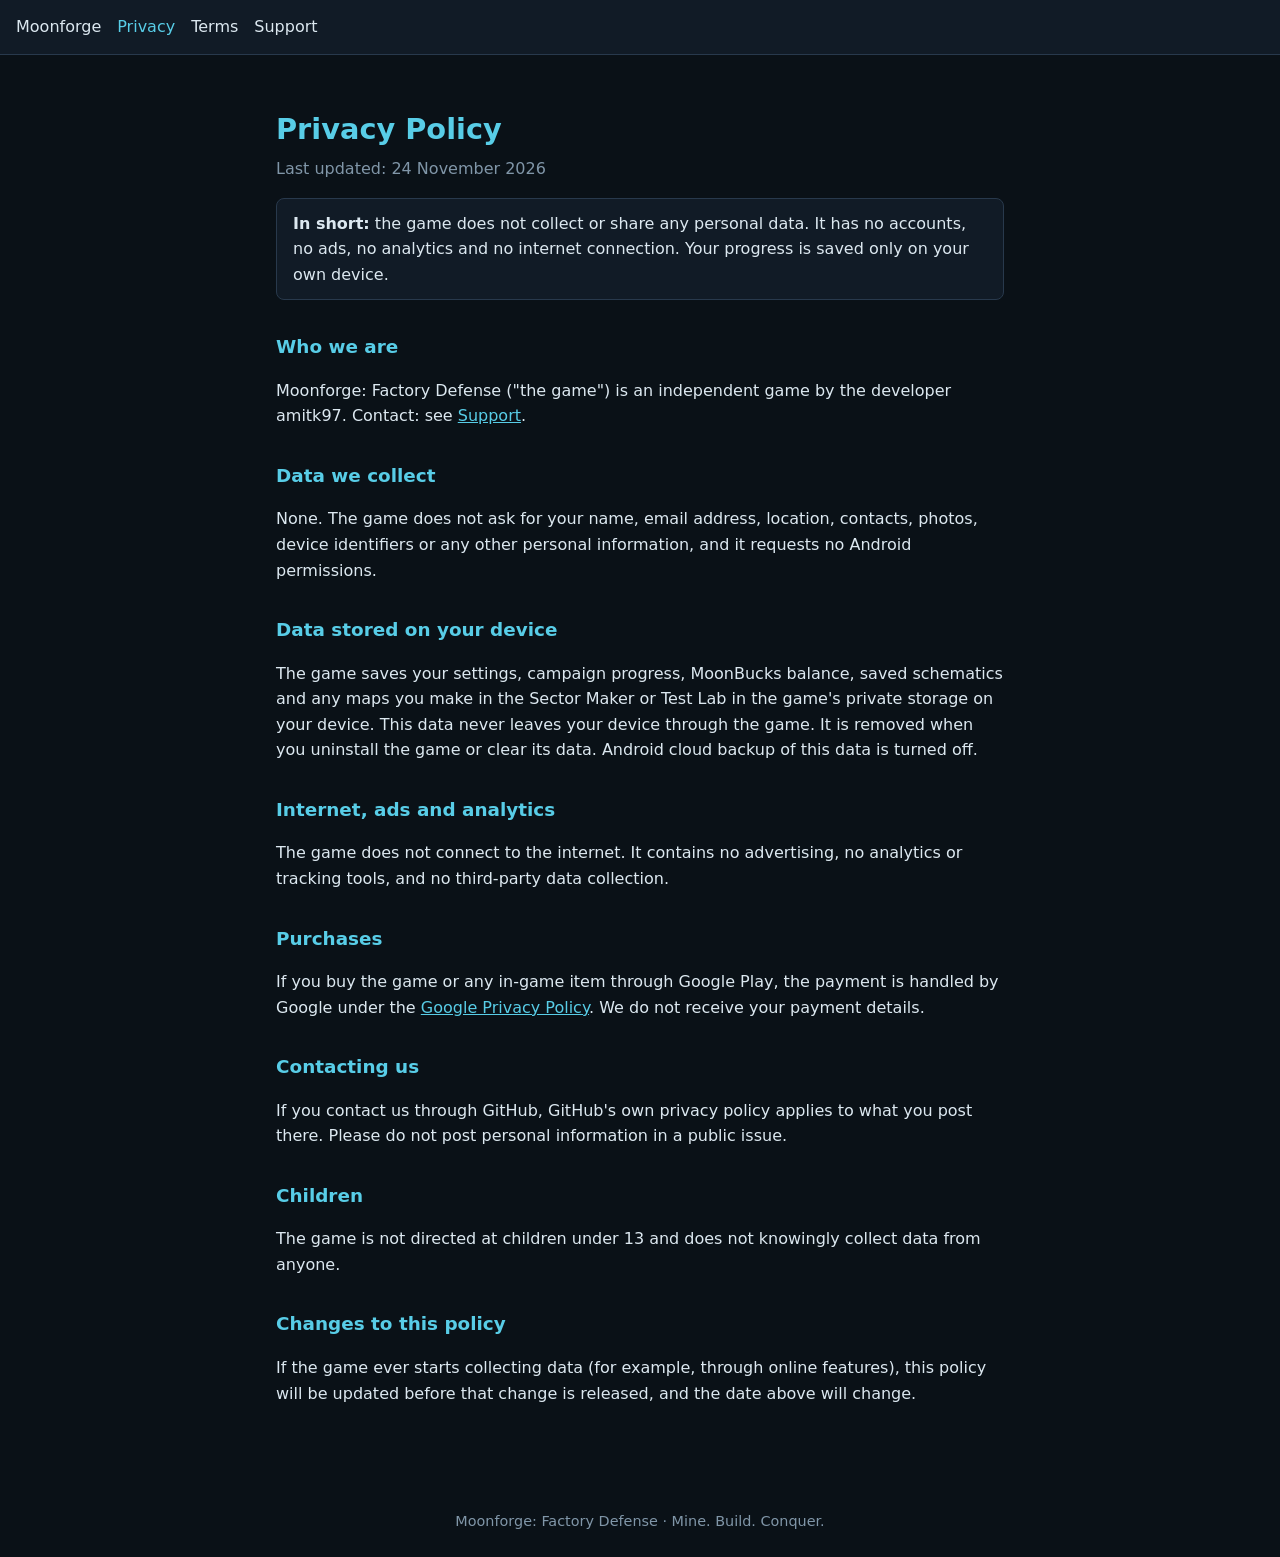
==== privacy.html @ 7587486c "Add privacy policy, terms, support and home pages for GitHub Pages Co-Authored-By: Claude Opus 5.5 <" ====
<!doctype html>
<html lang="en-GB">
<head>
<meta charset="utf-8">
<meta name="viewport" content="width=device-width, initial-scale=1">
<title>Privacy Policy · Moonforge: Factory Defense</title>
<link rel="stylesheet" href="style.css">
</head>
<body>
<nav><a href="index.html">Moonforge</a><a href="privacy.html" aria-current="page">Privacy</a><a href="terms.html">Terms</a><a href="support.html">Support</a></nav>
<main>
<h1>Privacy Policy</h1>
<p class="updated">Last updated: 24 November 2026</p>
<div class="box"><strong>In short:</strong> the game does not collect or share any personal data. It has no accounts,
no ads, no analytics and no internet connection. Your progress is saved only on your own device.</div>
<h2>Who we are</h2>
<p>Moonforge: Factory Defense ("the game") is an independent game by the developer amitk97. Contact: see
<a href="support.html">Support</a>.</p>
<h2>Data we collect</h2>
<p>None. The game does not ask for your name, email address, location, contacts, photos, device identifiers or any
other personal information, and it requests no Android permissions.</p>
<h2>Data stored on your device</h2>
<p>The game saves your settings, campaign progress, MoonBucks balance, saved schematics and any maps you make in the
Sector Maker or Test Lab in the game's private storage on your device. This data never leaves your device through
the game. It is removed when you uninstall the game or clear its data. Android cloud backup of this data is turned
off.</p>
<h2>Internet, ads and analytics</h2>
<p>The game does not connect to the internet. It contains no advertising, no analytics or tracking tools, and no
third-party data collection.</p>
<h2>Purchases</h2>
<p>If you buy the game or any in-game item through Google Play, the payment is handled by Google under the
<a href="https://policies.google.com/privacy">Google Privacy Policy</a>. We do not receive your payment details.</p>
<h2>Contacting us</h2>
<p>If you contact us through GitHub, GitHub's own privacy policy applies to what you post there. Please do not post
personal information in a public issue.</p>
<h2>Children</h2>
<p>The game is not directed at children under 13 and does not knowingly collect data from anyone.</p>
<h2>Changes to this policy</h2>
<p>If the game ever starts collecting data (for example, through online features), this policy will be updated
before that change is released, and the date above will change.</p>
</main>
<footer>Moonforge: Factory Defense · Mine. Build. Conquer.</footer>
</body>
</html>
---- style.css ----
:root { --bg:#0a1117; --panel:#111b26; --border:#28394c; --text:#dce8f0; --dim:#8096a8; --accent:#58cde7; }
* { box-sizing:border-box; }
body { margin:0; background:var(--bg); color:var(--text); font:16px/1.6 system-ui,-apple-system,"Segoe UI",Roboto,sans-serif; }
main { max-width:760px; margin:0 auto; padding:32px 16px 64px; }
nav { display:flex; flex-wrap:wrap; gap:16px; padding:14px 16px; border-bottom:1px solid var(--border); background:var(--panel); }
nav a { color:var(--text); text-decoration:none; }
nav a:hover, nav a[aria-current] { color:var(--accent); }
h1 { color:var(--accent); font-size:1.8rem; margin-bottom:4px; }
h2 { color:var(--accent); font-size:1.15rem; margin-top:2rem; }
.updated { color:var(--dim); margin-top:0; }
.box { background:var(--panel); border:1px solid var(--border); border-radius:8px; padding:12px 16px; }
a { color:var(--accent); }
footer { color:var(--dim); font-size:.9rem; text-align:center; padding:24px 16px; }
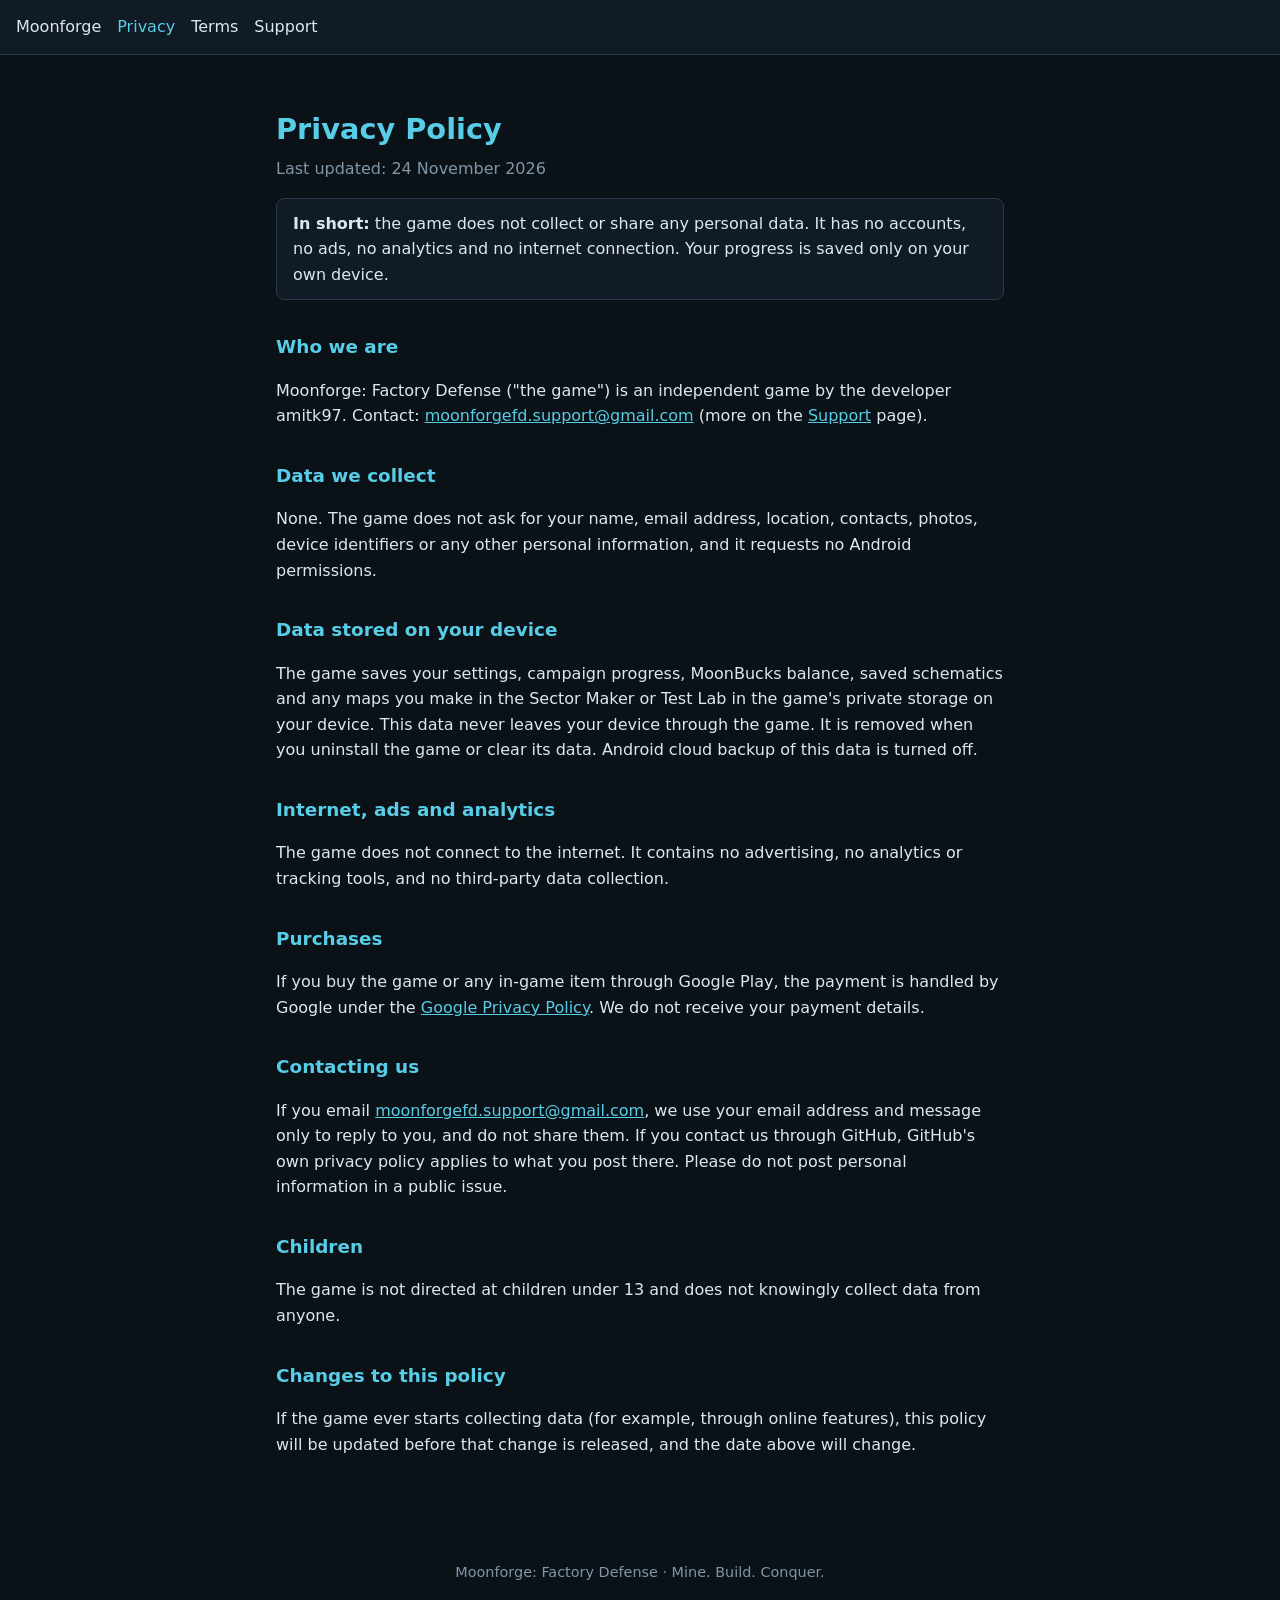
==== commit b70431f5: "Add support email to support, privacy and terms pages Co-Authored-By: Claude Opus 5.5 <noreply@anthr" ====
--- a/privacy.html
+++ b/privacy.html
@@ -14,8 +14,8 @@
 <div class="box"><strong>In short:</strong> the game does not collect or share any personal data. It has no accounts,
 no ads, no analytics and no internet connection. Your progress is saved only on your own device.</div>
 <h2>Who we are</h2>
-<p>Moonforge: Factory Defense ("the game") is an independent game by the developer amitk97. Contact: see
-<a href="support.html">Support</a>.</p>
+<p>Moonforge: Factory Defense ("the game") is an independent game by the developer amitk97. Contact: <a href="mailto:moonforgefd.support@gmail.com">moonforgefd.support@gmail.com</a> (more on the
+<a href="support.html">Support</a> page).</p>
 <h2>Data we collect</h2>
 <p>None. The game does not ask for your name, email address, location, contacts, photos, device identifiers or any
 other personal information, and it requests no Android permissions.</p>
@@ -31,7 +31,8 @@
 <p>If you buy the game or any in-game item through Google Play, the payment is handled by Google under the
 <a href="https://policies.google.com/privacy">Google Privacy Policy</a>. We do not receive your payment details.</p>
 <h2>Contacting us</h2>
-<p>If you contact us through GitHub, GitHub's own privacy policy applies to what you post there. Please do not post
+<p>If you email <a href="mailto:moonforgefd.support@gmail.com">moonforgefd.support@gmail.com</a>, we use your email address and message only to reply to you, and do not share them.
+If you contact us through GitHub, GitHub's own privacy policy applies to what you post there. Please do not post
 personal information in a public issue.</p>
 <h2>Children</h2>
 <p>The game is not directed at children under 13 and does not knowingly collect data from anyone.</p>
